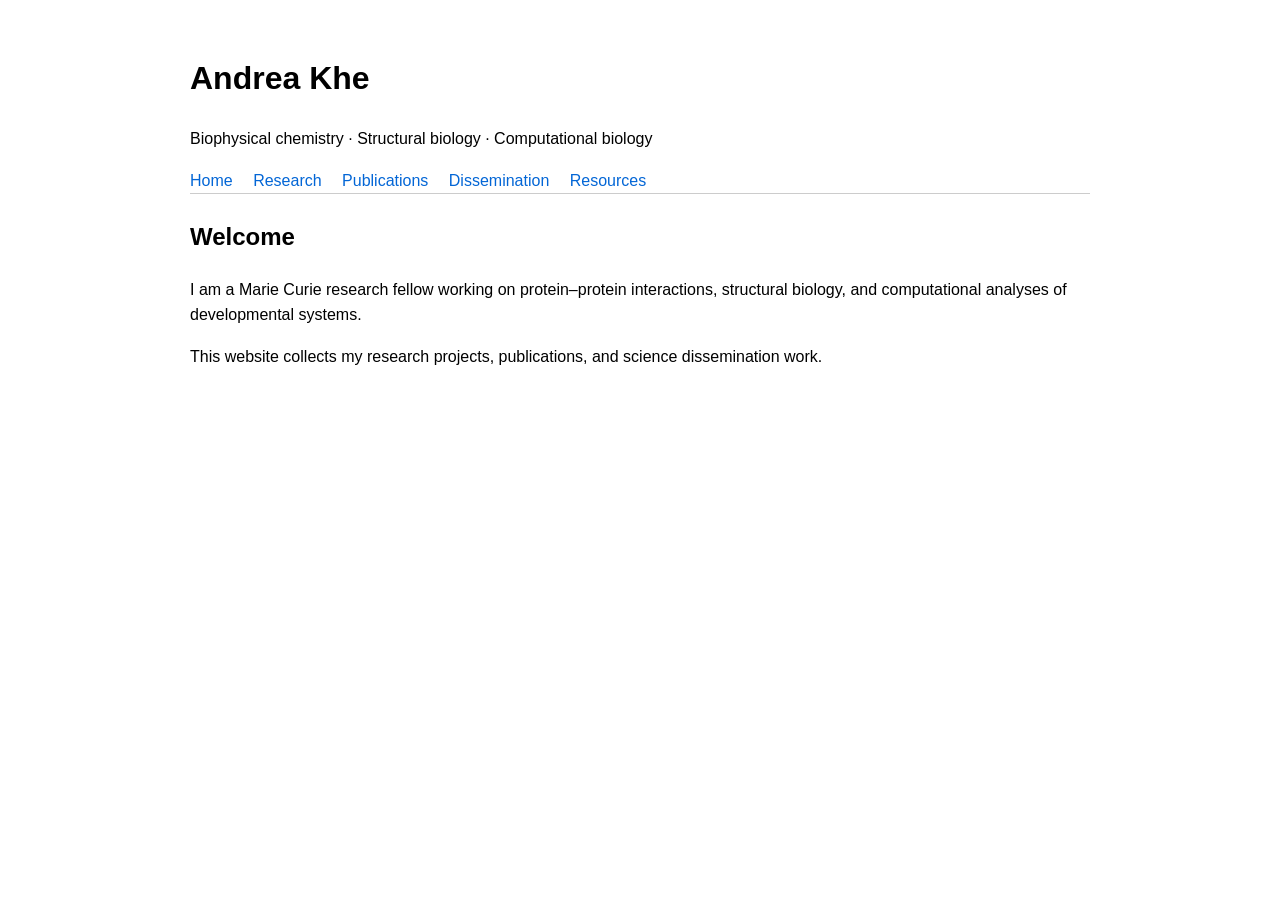
==== index.html @ 7aea3ee5 "Create index.html" ====
<!DOCTYPE html>
<html lang="en">
<head>
  <meta charset="UTF-8">
  <title>Andrea Khe – Scientific Profile</title>
  <meta name="description" content="Biophysical chemistry and computational structural biology – research, publications, and outreach.">
  <style>
    body { font-family: sans-serif; max-width: 900px; margin: 0 auto; padding: 2rem; line-height: 1.6; }
    header { border-bottom: 1px solid #ccc; margin-bottom: 1.5rem; }
    nav a { margin-right: 1rem; text-decoration: none; color: #0366d6; }
    nav a:hover { text-decoration: underline; }
  </style>
</head>
<body>
  <header>
    <h1>Andrea Khe</h1>
    <p>Biophysical chemistry · Structural biology · Computational biology</p>
    <nav>
      <a href="index.html">Home</a>
      <a href="research.html">Research</a>
      <a href="publications.html">Publications</a>
      <a href="outreach.html">Dissemination</a>
      <a href="resources.html">Resources</a>
    </nav>
  </header>

  <main>
    <h2>Welcome</h2>
    <p>
      I am a Marie Curie research fellow working on protein–protein interactions, structural biology,
      and computational analyses of developmental systems.
    </p>
    <p>
      This website collects my research projects, publications, and science dissemination work.
    </p>
  </main>
</body>
</html>
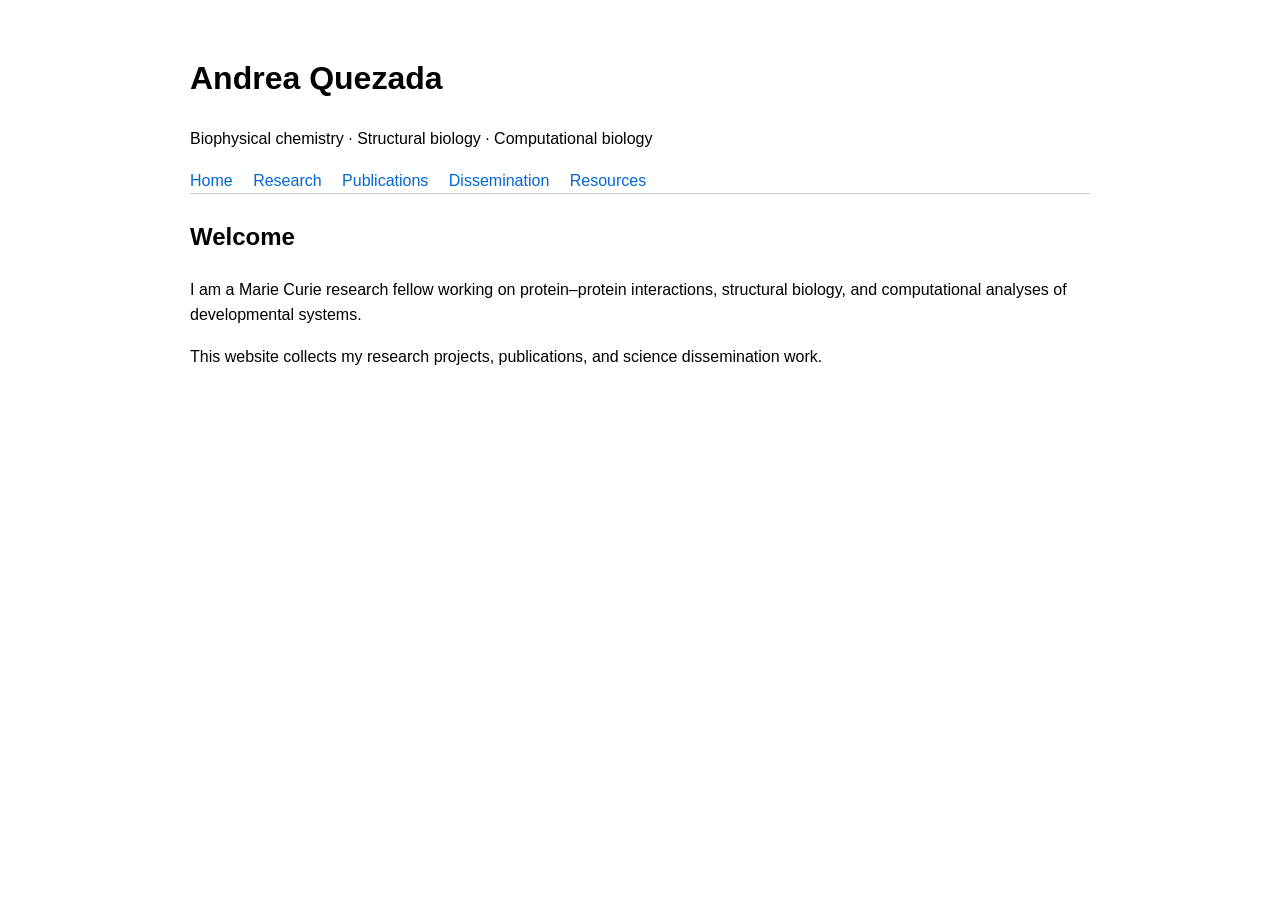
==== commit 5e6bc0ff: "Update index.html" ====
--- a/index.html
+++ b/index.html
@@ -2,7 +2,7 @@
 <html lang="en">
 <head>
   <meta charset="UTF-8">
-  <title>Andrea Khe – Scientific Profile</title>
+  <title>Andrea Quezada – Scientific Profile</title>
   <meta name="description" content="Biophysical chemistry and computational structural biology – research, publications, and outreach.">
   <style>
     body { font-family: sans-serif; max-width: 900px; margin: 0 auto; padding: 2rem; line-height: 1.6; }
@@ -13,7 +13,7 @@
 </head>
 <body>
   <header>
-    <h1>Andrea Khe</h1>
+    <h1>Andrea Quezada</h1>
     <p>Biophysical chemistry · Structural biology · Computational biology</p>
     <nav>
       <a href="index.html">Home</a>
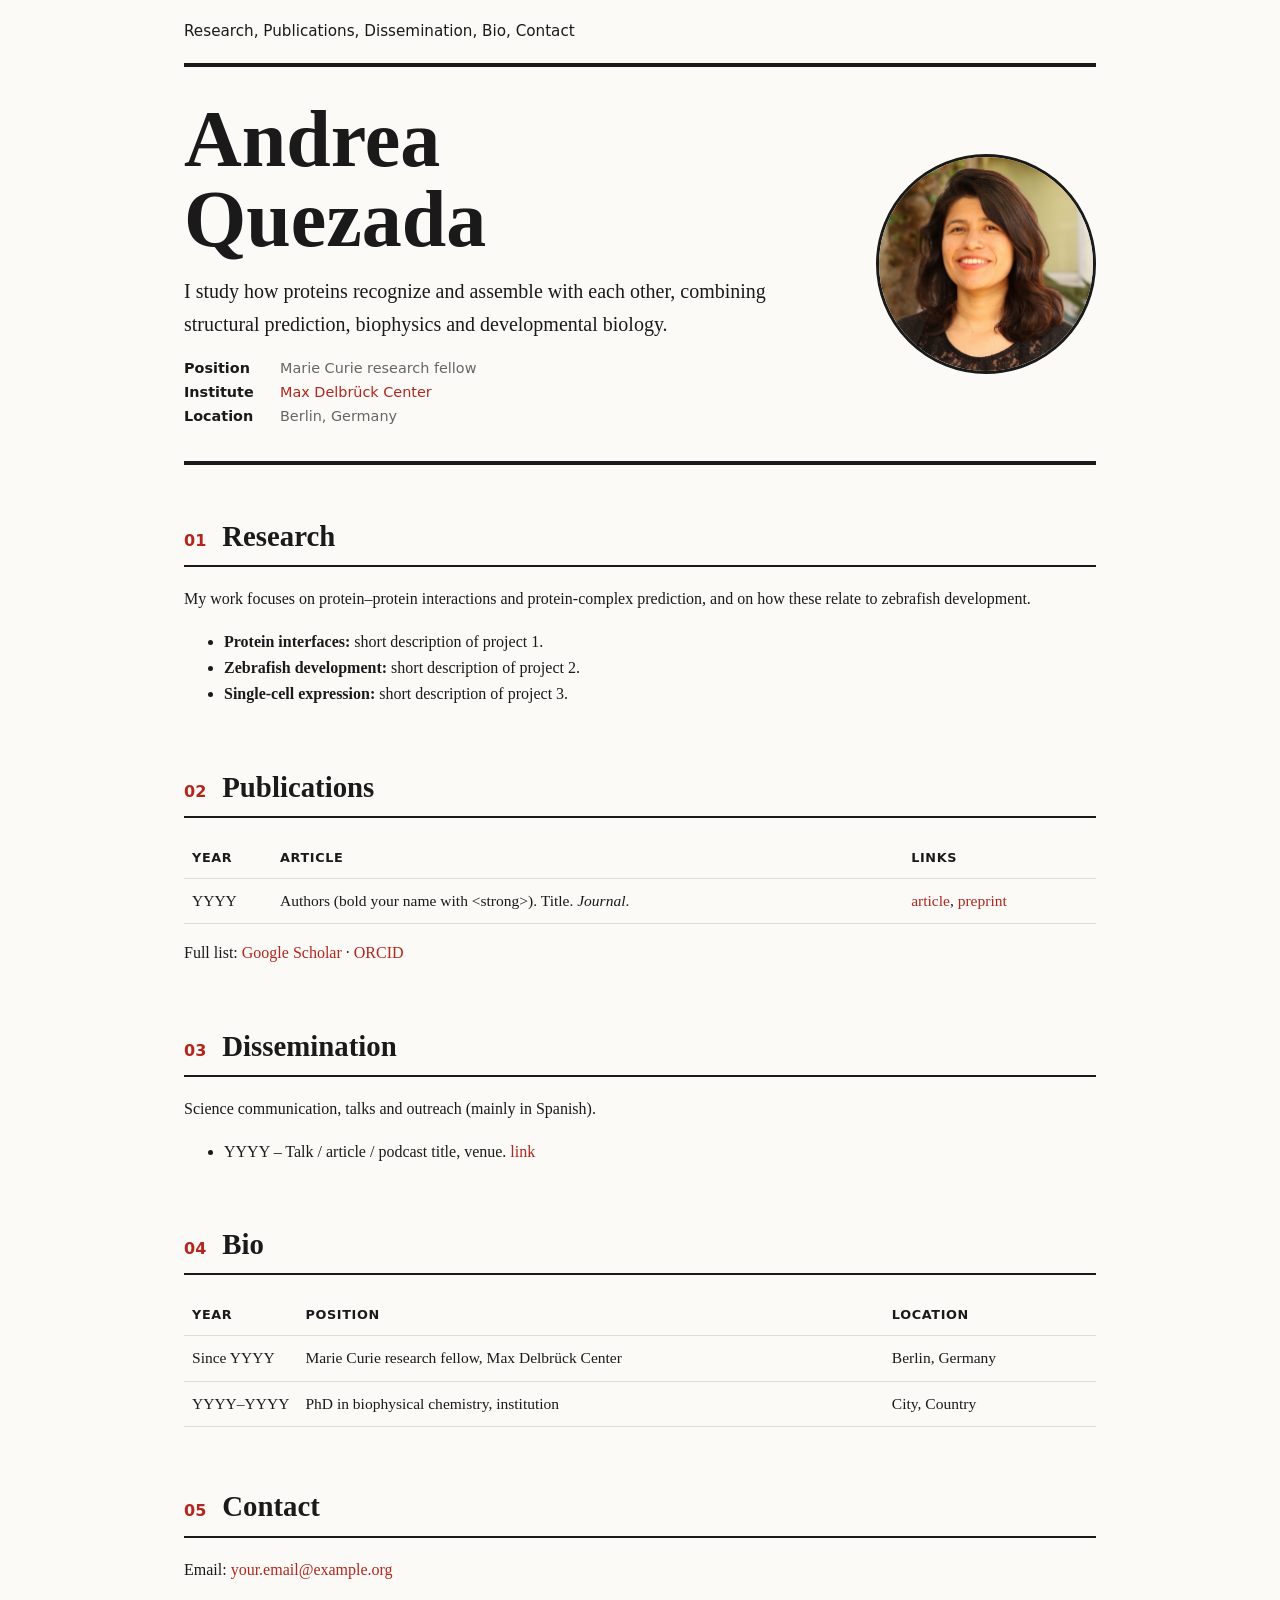
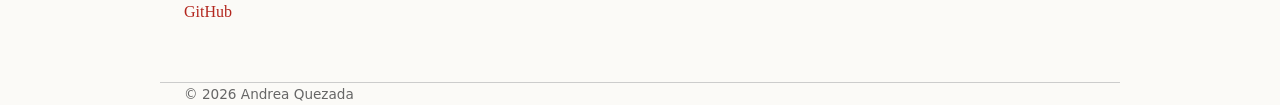
==== commit b1429e9f: "Update index.html" ====
--- a/index.html
+++ b/index.html
@@ -2,37 +2,101 @@
 <html lang="en">
 <head>
   <meta charset="UTF-8">
-  <title>Andrea Quezada – Scientific Profile</title>
-  <meta name="description" content="Biophysical chemistry and computational structural biology – research, publications, and outreach.">
-  <style>
-    body { font-family: sans-serif; max-width: 900px; margin: 0 auto; padding: 2rem; line-height: 1.6; }
-    header { border-bottom: 1px solid #ccc; margin-bottom: 1.5rem; }
-    nav a { margin-right: 1rem; text-decoration: none; color: #0366d6; }
-    nav a:hover { text-decoration: underline; }
-  </style>
+  <meta name="viewport" content="width=device-width, initial-scale=1">
+  <meta name="description" content="Marie Curie research fellow in biophysical chemistry and computational structural biology, Max Delbrück Center, Berlin.">
+  <title>Andrea Quezada</title> <!-- EDIT: your full name -->
+  <link rel="stylesheet" href="style.css">
 </head>
 <body>
-  <header>
-    <h1>Andrea Quezada</h1>
-    <p>Biophysical chemistry · Structural biology · Computational biology</p>
-    <nav>
-      <a href="index.html">Home</a>
-      <a href="research.html">Research</a>
-      <a href="publications.html">Publications</a>
-      <a href="outreach.html">Dissemination</a>
-      <a href="resources.html">Resources</a>
-    </nav>
-  </header>
 
-  <main>
-    <h2>Welcome</h2>
+<header class="topbar shell">
+  <nav>
+    <a href="#research">Research</a>,
+    <a href="#publications">Publications</a>,
+    <a href="#dissemination">Dissemination</a>,
+    <a href="#bio">Bio</a>,
+    <a href="#contact">Contact</a>
+  </nav>
+</header>
+
+<main class="shell">
+
+  <section class="hero">
+    <div class="hero-grid">
+      <div>
+        <h1>Andrea<br>Quezada</h1> <!-- EDIT -->
+        <p class="standfirst">
+          I study how proteins recognize and assemble with each other, combining
+          structural prediction, biophysics and developmental biology.
+        </p> <!-- EDIT: one or two sentences in your own words -->
+        <div class="hero-meta">
+          <span><span class="k">Position</span>Marie Curie research fellow</span>
+          <span><span class="k">Institute</span><a href="https://www.mdc-berlin.de/">Max Delbrück Center</a></span>
+          <span><span class="k">Location</span>Berlin, Germany</span>
+        </div>
+      </div>
+      <!-- YOUR PHOTO: upload images/profile.jpg to the repo -->
+      <img class="photo" src="images/profile.jpg" alt="Portrait of Andrea Quezada"> <!-- EDIT alt -->
+    </div>
+  </section>
+
+  <section class="room" id="research">
+    <div class="room-head"><span class="room-no">01</span><h2>Research</h2></div>
     <p>
-      I am a Marie Curie research fellow working on protein–protein interactions, structural biology,
-      and computational analyses of developmental systems.
+      <!-- EDIT: 3-5 sentences describing your research questions -->
+      My work focuses on protein–protein interactions and protein-complex
+      prediction, and on how these relate to zebrafish development.
     </p>
-    <p>
-      This website collects my research projects, publications, and science dissemination work.
-    </p>
-  </main>
+    <ul>
+      <li><strong>Protein interfaces:</strong> short description of project 1.</li>
+      <li><strong>Zebrafish development:</strong> short description of project 2.</li>
+      <li><strong>Single-cell expression:</strong> short description of project 3.</li>
+    </ul>
+  </section>
+
+  <section class="room" id="publications">
+    <div class="room-head"><span class="room-no">02</span><h2>Publications</h2></div>
+    <table>
+      <thead><tr><th>Year</th><th>Article</th><th>Links</th></tr></thead>
+      <tbody>
+        <!-- EDIT: one row per paper, newest first. Replace the placeholders -->
+        <tr>
+          <td class="year">YYYY</td>
+          <td>Authors (bold your name with &lt;strong&gt;). Title. <em>Journal</em>.</td>
+          <td><a href="https://doi.org/YOUR-DOI">article</a>, <a href="#">preprint</a></td>
+        </tr>
+      </tbody>
+    </table>
+    <p>Full list: <a href="https://scholar.google.com/">Google Scholar</a> · <a href="https://orcid.org/">ORCID</a></p> <!-- EDIT with your profile URLs -->
+  </section>
+
+  <section class="room" id="dissemination">
+    <div class="room-head"><span class="room-no">03</span><h2>Dissemination</h2></div>
+    <p>Science communication, talks and outreach (mainly in Spanish).</p> <!-- EDIT -->
+    <ul>
+      <li>YYYY – Talk / article / podcast title, venue. <a href="#">link</a></li>
+    </ul>
+  </section>
+
+  <section class="room" id="bio">
+    <div class="room-head"><span class="room-no">04</span><h2>Bio</h2></div>
+    <table>
+      <thead><tr><th>Year</th><th>Position</th><th>Location</th></tr></thead>
+      <tbody>
+        <tr><td class="year">Since YYYY</td><td>Marie Curie research fellow, Max Delbrück Center</td><td>Berlin, Germany</td></tr>
+        <tr><td class="year">YYYY–YYYY</td><td>PhD in biophysical chemistry, institution</td><td>City, Country</td></tr> <!-- EDIT -->
+      </tbody>
+    </table>
+  </section>
+
+  <section class="room" id="contact">
+    <div class="room-head"><span class="room-no">05</span><h2>Contact</h2></div>
+    <p>Email: <a href="mailto:your.email@example.org">your.email@example.org</a></p> <!-- EDIT -->
+    <p><a href="https://github.com/andreaquezada">GitHub</a></p>
+  </section>
+
+</main>
+
+<footer class="shell">© 2026 Andrea Quezada</footer> <!-- EDIT -->
 </body>
 </html>
--- a/style.css
+++ b/style.css
@@ -0,0 +1,55 @@
+:root {
+  --ink: #1a1a1a;
+  --muted: #666;
+  --rule: #1a1a1a;
+  --accent: #b3261e;
+  --bg: #fbfaf7;
+}
+* { box-sizing: border-box; }
+html { scroll-behavior: smooth; }
+body {
+  margin: 0;
+  background: var(--bg);
+  color: var(--ink);
+  font-family: Georgia, "Times New Roman", serif;
+  line-height: 1.65;
+}
+.shell { max-width: 960px; margin: 0 auto; padding: 0 1.5rem; }
+a { color: var(--accent); text-decoration: none; }
+a:hover { text-decoration: underline; }
+
+.topbar { padding: 1.2rem 1.5rem; font-family: system-ui, sans-serif; font-size: .95rem; }
+.topbar a { color: var(--ink); }
+
+/* Hero with photo */
+.hero { border-top: 4px solid var(--rule); border-bottom: 4px solid var(--rule);
+        padding: 2rem 0; margin-bottom: 3rem; }
+.hero-grid { display: grid; grid-template-columns: 1fr 220px; gap: 2rem; align-items: center; }
+.hero h1 { font-size: clamp(2.6rem, 8vw, 5rem); line-height: 1; margin: 0 0 1rem; }
+.standfirst { font-size: 1.25rem; margin: 0 0 1rem; }
+.hero-meta { font-family: system-ui, sans-serif; font-size: .9rem; color: var(--muted); }
+.hero-meta span { display: block; }
+.hero-meta .k { display: inline-block; min-width: 6rem; font-weight: 600; color: var(--ink); }
+.photo { width: 220px; height: 220px; object-fit: cover; border-radius: 50%;
+         border: 3px solid var(--ink); background: #ddd; }
+
+/* Sections */
+.room { margin-bottom: 3.5rem; }
+.room-head { display: flex; align-items: baseline; gap: 1rem;
+             border-bottom: 2px solid var(--rule); margin-bottom: 1.2rem; }
+.room-no { font-family: system-ui, sans-serif; color: var(--accent); font-weight: 700; }
+.room h2 { margin: 0 0 .3rem; font-size: 1.8rem; }
+
+/* Tables */
+table { width: 100%; border-collapse: collapse; font-size: .97rem; }
+th, td { text-align: left; padding: .6rem .5rem; border-bottom: 1px solid #ddd; vertical-align: top; }
+th { font-family: system-ui, sans-serif; font-size: .8rem; text-transform: uppercase; letter-spacing: .05em; }
+td.year { white-space: nowrap; width: 5.5rem; }
+
+footer { border-top: 1px solid #ccc; padding: 1.5rem 0 3rem; color: var(--muted);
+         font-family: system-ui, sans-serif; font-size: .85rem; }
+
+@media (max-width: 700px) {
+  .hero-grid { grid-template-columns: 1fr; }
+  .photo { order: -1; width: 160px; height: 160px; }
+}
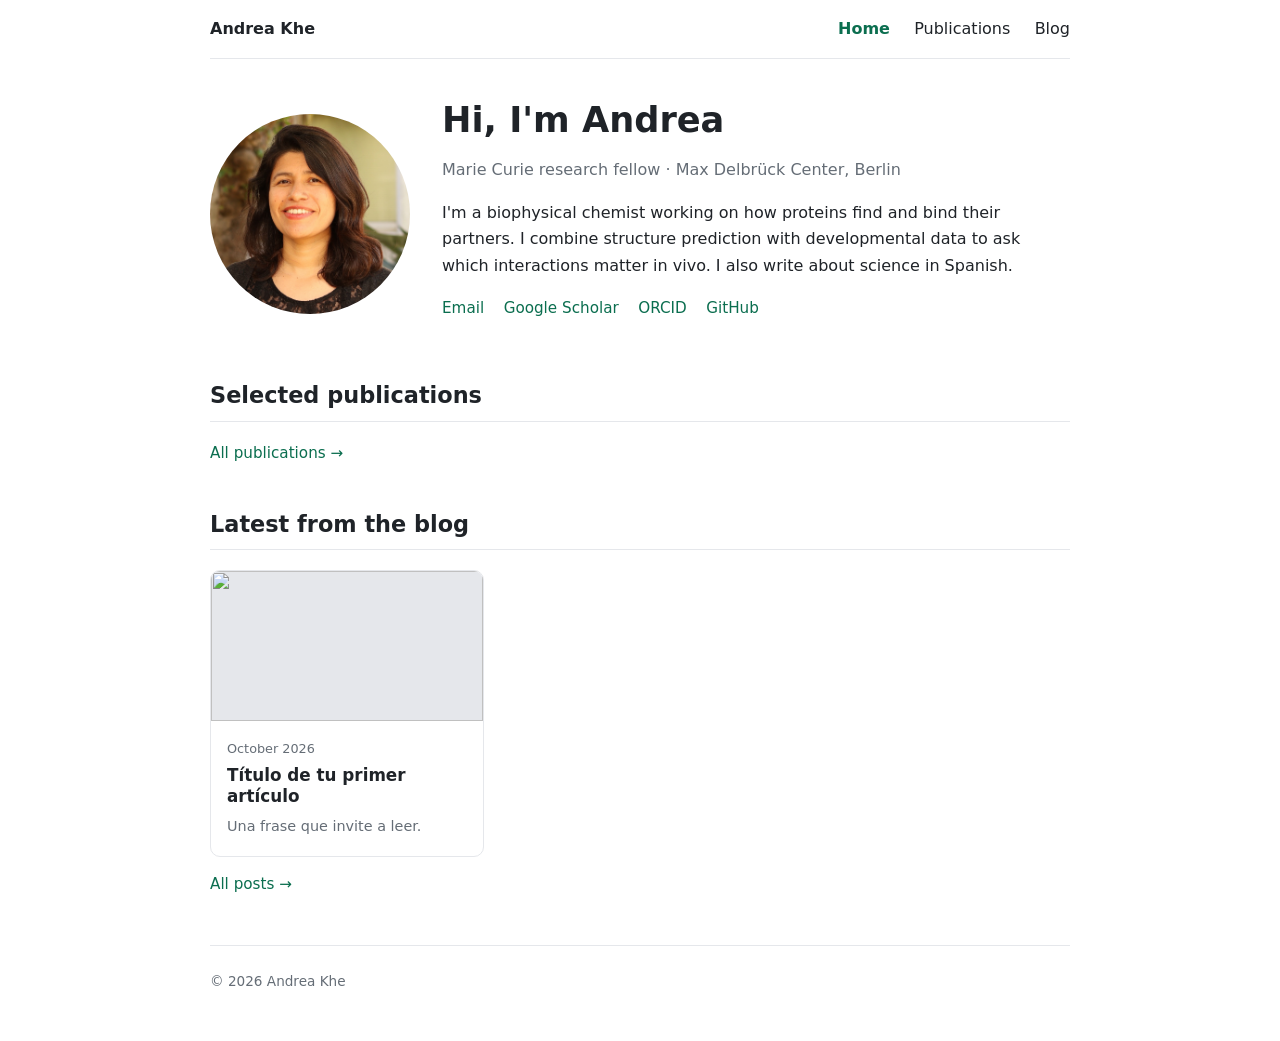
==== commit 95f78ada: "Update index.html" ====
--- a/index.html
+++ b/index.html
@@ -3,100 +3,59 @@
 <head>
   <meta charset="UTF-8">
   <meta name="viewport" content="width=device-width, initial-scale=1">
-  <meta name="description" content="Marie Curie research fellow in biophysical chemistry and computational structural biology, Max Delbrück Center, Berlin.">
-  <title>Andrea Quezada</title> <!-- EDIT: your full name -->
+  <title>Andrea Khe</title>
+  <meta name="description" content="Computational structural biologist, Max Delbrück Center, Berlin.">
   <link rel="stylesheet" href="style.css">
 </head>
 <body>
+<div class="wrap">
 
-<header class="topbar shell">
-  <nav>
-    <a href="#research">Research</a>,
-    <a href="#publications">Publications</a>,
-    <a href="#dissemination">Dissemination</a>,
-    <a href="#bio">Bio</a>,
-    <a href="#contact">Contact</a>
+  <nav class="nav">
+    <a class="brand" href="index.html">Andrea Khe</a>
+    <div>
+      <a class="link active" href="index.html">Home</a>
+      <a class="link" href="publications.html">Publications</a>
+      <a class="link" href="blog.html">Blog</a>
+    </div>
   </nav>
-</header>
 
-<main class="shell">
-
-  <section class="hero">
-    <div class="hero-grid">
-      <div>
-        <h1>Andrea<br>Quezada</h1> <!-- EDIT -->
-        <p class="standfirst">
-          I study how proteins recognize and assemble with each other, combining
-          structural prediction, biophysics and developmental biology.
-        </p> <!-- EDIT: one or two sentences in your own words -->
-        <div class="hero-meta">
-          <span><span class="k">Position</span>Marie Curie research fellow</span>
-          <span><span class="k">Institute</span><a href="https://www.mdc-berlin.de/">Max Delbrück Center</a></span>
-          <span><span class="k">Location</span>Berlin, Germany</span>
-        </div>
-      </div>
-      <!-- YOUR PHOTO: upload images/profile.jpg to the repo -->
-      <img class="photo" src="images/profile.jpg" alt="Portrait of Andrea Quezada"> <!-- EDIT alt -->
+  <section class="intro">
+    <img class="photo" src="images/profile.jpg" alt="Portrait of Andrea Khe">
+    <div>
+      <h1>Hi, I'm Andrea</h1>
+      <p class="tag">Marie Curie research fellow · Max Delbrück Center, Berlin</p>
+      <p>
+        I'm a biophysical chemist working on how proteins find and bind their partners.
+        I combine structure prediction with developmental data to ask which
+        interactions matter in vivo. I also write about science in Spanish.
+      </p> <!-- EDIT: in your own words -->
+      <p class="icons">
+        <a href="mailto:your.email@example.org">Email</a>
+        <a href="https://scholar.google.com/">Google Scholar</a>
+        <a href="https://orcid.org/">ORCID</a>
+        <a href="https://github.com/andreakhe">GitHub</a>
+      </p> <!-- EDIT: your real URLs -->
     </div>
   </section>
 
-  <section class="room" id="research">
-    <div class="room-head"><span class="room-no">01</span><h2>Research</h2></div>
-    <p>
-      <!-- EDIT: 3-5 sentences describing your research questions -->
-      My work focuses on protein–protein interactions and protein-complex
-      prediction, and on how these relate to zebrafish development.
-    </p>
-    <ul>
-      <li><strong>Protein interfaces:</strong> short description of project 1.</li>
-      <li><strong>Zebrafish development:</strong> short description of project 2.</li>
-      <li><strong>Single-cell expression:</strong> short description of project 3.</li>
-    </ul>
-  </section>
+  <h2 class="section">Selected publications</h2>
+  <!-- Paste 2-3 cards from publications.html here -->
+  <p class="more"><a href="publications.html">All publications →</a></p>
 
-  <section class="room" id="publications">
-    <div class="room-head"><span class="room-no">02</span><h2>Publications</h2></div>
-    <table>
-      <thead><tr><th>Year</th><th>Article</th><th>Links</th></tr></thead>
-      <tbody>
-        <!-- EDIT: one row per paper, newest first. Replace the placeholders -->
-        <tr>
-          <td class="year">YYYY</td>
-          <td>Authors (bold your name with &lt;strong&gt;). Title. <em>Journal</em>.</td>
-          <td><a href="https://doi.org/YOUR-DOI">article</a>, <a href="#">preprint</a></td>
-        </tr>
-      </tbody>
-    </table>
-    <p>Full list: <a href="https://scholar.google.com/">Google Scholar</a> · <a href="https://orcid.org/">ORCID</a></p> <!-- EDIT with your profile URLs -->
-  </section>
+  <h2 class="section">Latest from the blog</h2>
+  <div class="posts">
+    <a class="post" href="posts/my-first-post.html">
+      <img src="images/blog/post1.jpg" alt="">
+      <div class="body">
+        <span class="date">October 2026</span>
+        <h3>Título de tu primer artículo</h3>
+        <p>Una frase que invite a leer.</p>
+      </div>
+    </a>
+  </div>
+  <p class="more"><a href="blog.html">All posts →</a></p>
 
-  <section class="room" id="dissemination">
-    <div class="room-head"><span class="room-no">03</span><h2>Dissemination</h2></div>
-    <p>Science communication, talks and outreach (mainly in Spanish).</p> <!-- EDIT -->
-    <ul>
-      <li>YYYY – Talk / article / podcast title, venue. <a href="#">link</a></li>
-    </ul>
-  </section>
-
-  <section class="room" id="bio">
-    <div class="room-head"><span class="room-no">04</span><h2>Bio</h2></div>
-    <table>
-      <thead><tr><th>Year</th><th>Position</th><th>Location</th></tr></thead>
-      <tbody>
-        <tr><td class="year">Since YYYY</td><td>Marie Curie research fellow, Max Delbrück Center</td><td>Berlin, Germany</td></tr>
-        <tr><td class="year">YYYY–YYYY</td><td>PhD in biophysical chemistry, institution</td><td>City, Country</td></tr> <!-- EDIT -->
-      </tbody>
-    </table>
-  </section>
-
-  <section class="room" id="contact">
-    <div class="room-head"><span class="room-no">05</span><h2>Contact</h2></div>
-    <p>Email: <a href="mailto:your.email@example.org">your.email@example.org</a></p> <!-- EDIT -->
-    <p><a href="https://github.com/andreaquezada">GitHub</a></p>
-  </section>
-
-</main>
-
-<footer class="shell">© 2026 Andrea Quezada</footer> <!-- EDIT -->
+  <footer>© 2026 Andrea Khe</footer>
+</div>
 </body>
 </html>
--- a/style.css
+++ b/style.css
@@ -1,55 +1,67 @@
-:root {
-  --ink: #1a1a1a;
-  --muted: #666;
-  --rule: #1a1a1a;
-  --accent: #b3261e;
-  --bg: #fbfaf7;
+:root{--ink:#1f2328;--muted:#656d76;--line:#e5e7eb;--accent:#0b6e4f;--bg:#ffffff;--card:#f8f9fa}
+*{box-sizing:border-box}
+body{margin:0;background:var(--bg);color:var(--ink);
+  font-family:system-ui,-apple-system,"Segoe UI",Roboto,sans-serif;line-height:1.65}
+a{color:var(--accent);text-decoration:none}
+a:hover{text-decoration:underline}
+.wrap{max-width:900px;margin:0 auto;padding:0 1.25rem}
+
+/* Top bar */
+.nav{display:flex;justify-content:space-between;align-items:center;
+  padding:1rem 0;border-bottom:1px solid var(--line);margin-bottom:2rem}
+.nav .brand{font-weight:700;color:var(--ink)}
+.nav a.link{margin-left:1.2rem;color:var(--ink)}
+.nav a.link.active{color:var(--accent);font-weight:600}
+
+/* Intro */
+.intro{display:grid;grid-template-columns:200px 1fr;gap:2rem;align-items:center;margin-bottom:2.5rem}
+.photo{width:200px;height:200px;object-fit:cover;border-radius:50%;background:#ddd}
+.intro h1{margin:0 0 .5rem;font-size:2.2rem}
+.intro .tag{color:var(--muted);margin:0 0 1rem}
+.icons a{margin-right:.9rem;font-size:.95rem}
+
+h2.section{font-size:1.4rem;border-bottom:1px solid var(--line);padding-bottom:.4rem;margin:2.5rem 0 1.2rem}
+.more{font-size:.95rem}
+
+/* Publication cards */
+.pub{display:grid;grid-template-columns:150px 1fr;gap:1.2rem;padding:1.1rem;
+  border:1px solid var(--line);border-radius:10px;background:var(--card);margin-bottom:1rem;
+  transition:box-shadow .15s,transform .15s}
+.pub:hover{box-shadow:0 4px 14px rgba(0,0,0,.08);transform:translateY(-1px)}
+.pub img{width:150px;height:110px;object-fit:cover;border-radius:6px;background:#e5e7eb}
+.pub h3{margin:0 0 .25rem;font-size:1.05rem;line-height:1.35}
+.pub h3 a{color:var(--ink)}
+.pub .authors{margin:0;font-size:.9rem;color:var(--muted)}
+.pub .authors b{color:var(--ink)}
+.pub .venue{margin:.2rem 0 .5rem;font-size:.9rem;font-style:italic}
+.badge{display:inline-block;font-size:.7rem;text-transform:uppercase;letter-spacing:.04em;
+  border:1px solid var(--accent);color:var(--accent);border-radius:999px;padding:0 .5rem;margin-left:.4rem;font-style:normal}
+.btns a{display:inline-block;font-size:.8rem;border:1px solid var(--line);background:#fff;
+  color:var(--ink);border-radius:6px;padding:.1rem .6rem;margin-right:.4rem}
+.btns a:hover{border-color:var(--accent);color:var(--accent);text-decoration:none}
+
+/* Blog cards */
+.posts{display:grid;grid-template-columns:repeat(auto-fill,minmax(260px,1fr));gap:1.2rem}
+.post{border:1px solid var(--line);border-radius:10px;overflow:hidden;background:#fff;
+  display:flex;flex-direction:column;transition:box-shadow .15s,transform .15s;color:var(--ink)}
+.post:hover{box-shadow:0 4px 14px rgba(0,0,0,.1);transform:translateY(-2px);text-decoration:none}
+.post img{width:100%;height:150px;object-fit:cover;background:#e5e7eb}
+.post .body{padding:.9rem 1rem 1.1rem}
+.post .date{font-size:.8rem;color:var(--muted)}
+.post h3{margin:.2rem 0 .4rem;font-size:1.05rem;line-height:1.3}
+.post p{margin:0;font-size:.9rem;color:var(--muted)}
+
+/* Single post */
+article.single{max-width:720px;margin:0 auto}
+article.single h1{font-size:2rem;line-height:1.25;margin-bottom:.2rem}
+article.single .date{color:var(--muted);font-size:.9rem}
+article.single img.cover{width:100%;border-radius:10px;margin:1.2rem 0}
+article.single p{font-size:1.05rem}
+
+footer{border-top:1px solid var(--line);margin-top:3rem;padding:1.5rem 0 3rem;color:var(--muted);font-size:.85rem}
+
+@media(max-width:640px){
+  .intro{grid-template-columns:1fr;text-align:center}.photo{margin:0 auto}
+  .pub{grid-template-columns:1fr}.pub img{width:100%;height:160px}
+  .nav{flex-direction:column;gap:.5rem}
 }
-* { box-sizing: border-box; }
-html { scroll-behavior: smooth; }
-body {
-  margin: 0;
-  background: var(--bg);
-  color: var(--ink);
-  font-family: Georgia, "Times New Roman", serif;
-  line-height: 1.65;
-}
-.shell { max-width: 960px; margin: 0 auto; padding: 0 1.5rem; }
-a { color: var(--accent); text-decoration: none; }
-a:hover { text-decoration: underline; }
-
-.topbar { padding: 1.2rem 1.5rem; font-family: system-ui, sans-serif; font-size: .95rem; }
-.topbar a { color: var(--ink); }
-
-/* Hero with photo */
-.hero { border-top: 4px solid var(--rule); border-bottom: 4px solid var(--rule);
-        padding: 2rem 0; margin-bottom: 3rem; }
-.hero-grid { display: grid; grid-template-columns: 1fr 220px; gap: 2rem; align-items: center; }
-.hero h1 { font-size: clamp(2.6rem, 8vw, 5rem); line-height: 1; margin: 0 0 1rem; }
-.standfirst { font-size: 1.25rem; margin: 0 0 1rem; }
-.hero-meta { font-family: system-ui, sans-serif; font-size: .9rem; color: var(--muted); }
-.hero-meta span { display: block; }
-.hero-meta .k { display: inline-block; min-width: 6rem; font-weight: 600; color: var(--ink); }
-.photo { width: 220px; height: 220px; object-fit: cover; border-radius: 50%;
-         border: 3px solid var(--ink); background: #ddd; }
-
-/* Sections */
-.room { margin-bottom: 3.5rem; }
-.room-head { display: flex; align-items: baseline; gap: 1rem;
-             border-bottom: 2px solid var(--rule); margin-bottom: 1.2rem; }
-.room-no { font-family: system-ui, sans-serif; color: var(--accent); font-weight: 700; }
-.room h2 { margin: 0 0 .3rem; font-size: 1.8rem; }
-
-/* Tables */
-table { width: 100%; border-collapse: collapse; font-size: .97rem; }
-th, td { text-align: left; padding: .6rem .5rem; border-bottom: 1px solid #ddd; vertical-align: top; }
-th { font-family: system-ui, sans-serif; font-size: .8rem; text-transform: uppercase; letter-spacing: .05em; }
-td.year { white-space: nowrap; width: 5.5rem; }
-
-footer { border-top: 1px solid #ccc; padding: 1.5rem 0 3rem; color: var(--muted);
-         font-family: system-ui, sans-serif; font-size: .85rem; }
-
-@media (max-width: 700px) {
-  .hero-grid { grid-template-columns: 1fr; }
-  .photo { order: -1; width: 160px; height: 160px; }
-}
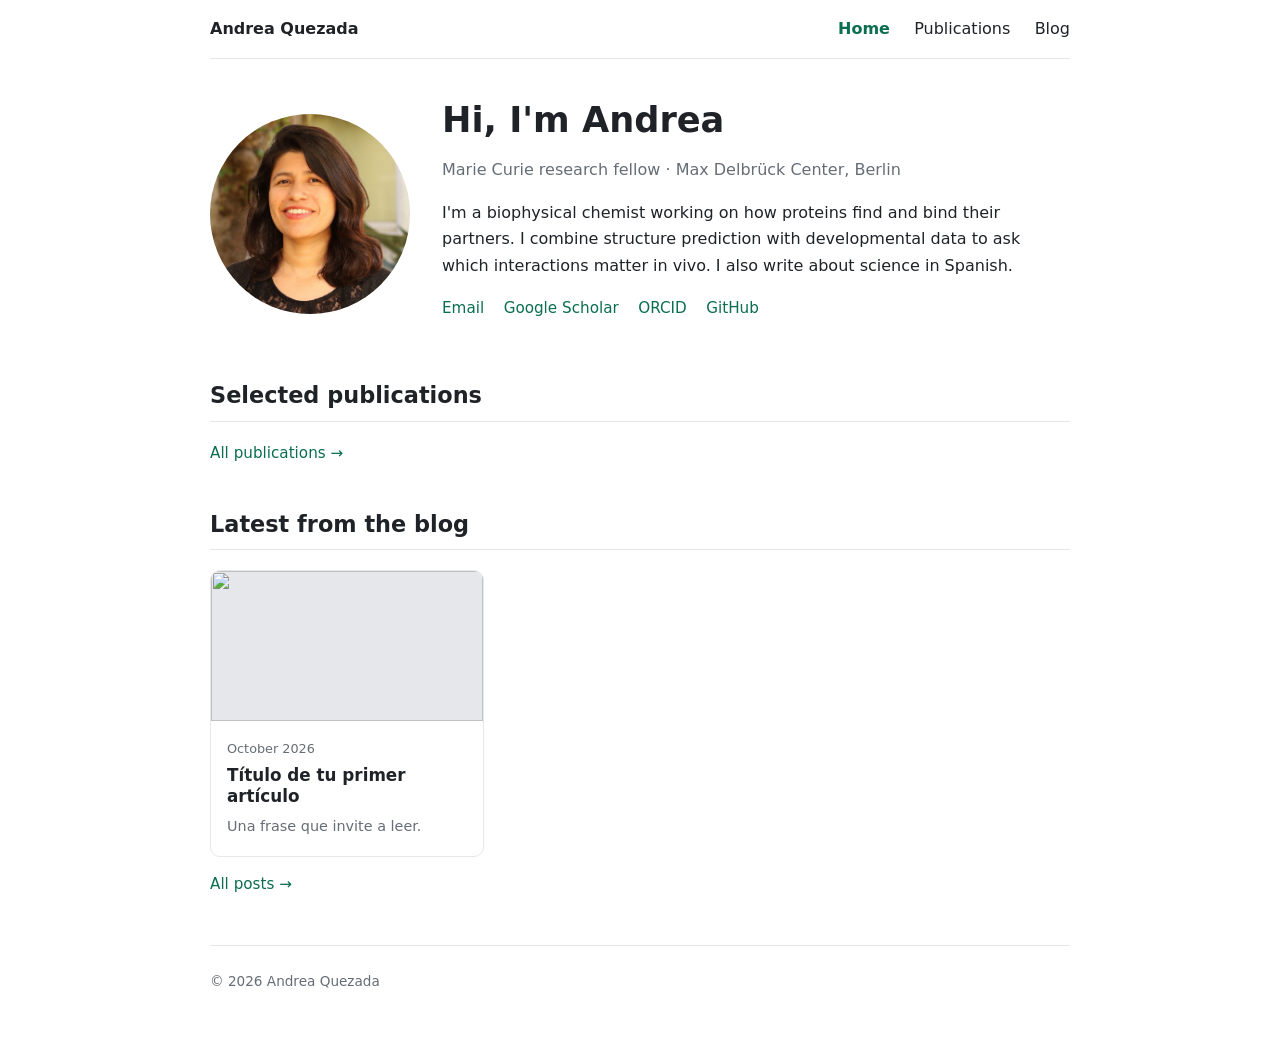
==== commit 1b2903e8: "Update index.html" ====
--- a/index.html
+++ b/index.html
@@ -3,7 +3,7 @@
 <head>
   <meta charset="UTF-8">
   <meta name="viewport" content="width=device-width, initial-scale=1">
-  <title>Andrea Khe</title>
+  <title>Andrea Quezada</title>
   <meta name="description" content="Computational structural biologist, Max Delbrück Center, Berlin.">
   <link rel="stylesheet" href="style.css">
 </head>
@@ -11,7 +11,7 @@
 <div class="wrap">
 
   <nav class="nav">
-    <a class="brand" href="index.html">Andrea Khe</a>
+    <a class="brand" href="index.html">Andrea Quezada</a>
     <div>
       <a class="link active" href="index.html">Home</a>
       <a class="link" href="publications.html">Publications</a>
@@ -20,7 +20,7 @@
   </nav>
 
   <section class="intro">
-    <img class="photo" src="images/profile.jpg" alt="Portrait of Andrea Khe">
+    <img class="photo" src="images/profile.jpg" alt="Portrait of Andrea Quezada">
     <div>
       <h1>Hi, I'm Andrea</h1>
       <p class="tag">Marie Curie research fellow · Max Delbrück Center, Berlin</p>
@@ -33,7 +33,7 @@
         <a href="mailto:your.email@example.org">Email</a>
         <a href="https://scholar.google.com/">Google Scholar</a>
         <a href="https://orcid.org/">ORCID</a>
-        <a href="https://github.com/andreakhe">GitHub</a>
+        <a href="https://github.com/andreaquezada">GitHub</a>
       </p> <!-- EDIT: your real URLs -->
     </div>
   </section>
@@ -55,7 +55,7 @@
   </div>
   <p class="more"><a href="blog.html">All posts →</a></p>
 
-  <footer>© 2026 Andrea Khe</footer>
+  <footer>© 2026 Andrea Quezada</footer>
 </div>
 </body>
 </html>
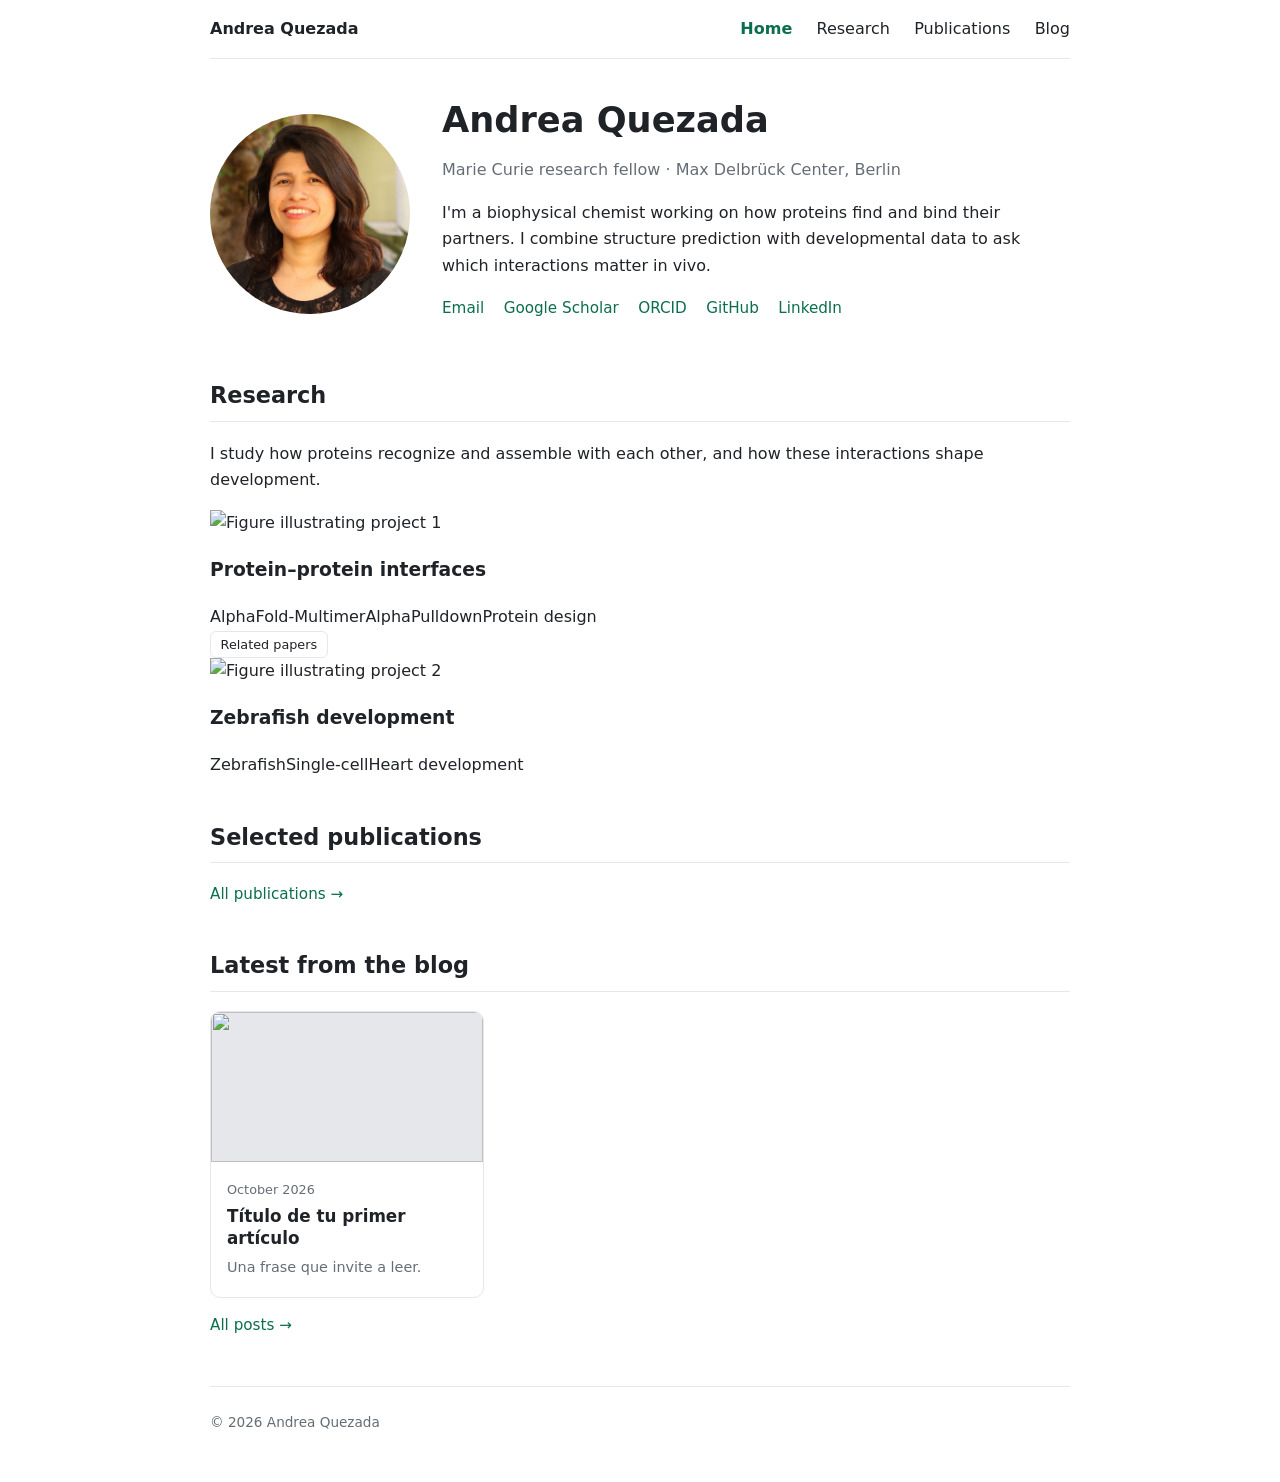
==== commit 381c3d01: "Update index.html" ====
--- a/index.html
+++ b/index.html
@@ -14,6 +14,7 @@
     <a class="brand" href="index.html">Andrea Quezada</a>
     <div>
       <a class="link active" href="index.html">Home</a>
+      <a class="link" href="#research">Research</a>
       <a class="link" href="publications.html">Publications</a>
       <a class="link" href="blog.html">Blog</a>
     </div>
@@ -22,22 +23,51 @@
   <section class="intro">
     <img class="photo" src="images/profile.jpg" alt="Portrait of Andrea Quezada">
     <div>
-      <h1>Hi, I'm Andrea</h1>
+      <h1>Andrea Quezada</h1>
       <p class="tag">Marie Curie research fellow · Max Delbrück Center, Berlin</p>
       <p>
         I'm a biophysical chemist working on how proteins find and bind their partners.
         I combine structure prediction with developmental data to ask which
-        interactions matter in vivo. I also write about science in Spanish.
+        interactions matter in vivo. 
       </p> <!-- EDIT: in your own words -->
       <p class="icons">
-        <a href="mailto:your.email@example.org">Email</a>
-        <a href="https://scholar.google.com/">Google Scholar</a>
-        <a href="https://orcid.org/">ORCID</a>
+        <a href="mailto:andrea.quezada@mdc-berlin.de">Email</a>
+        <a href="https://scholar.google.com/citations?user=Y8f5fY8AAAAJ&hl=es">Google Scholar</a>
+        <a href="https://orcid.org/0000-0002-5805-893X">ORCID</a>
         <a href="https://github.com/andreaquezada">GitHub</a>
-      </p> <!-- EDIT: your real URLs -->
+        <a href="https://www.linkedin.com/in/andrea-quezada/?isSelfProfile=true">LinkedIn</a>
+      </p> 
     </div>
   </section>
 
+  <h2 class="section" id="research">Research</h2>
+<p class="lead">
+  <!-- EDIT: 2-3 sentences on the big question that connects your projects -->
+  I study how proteins recognize and assemble with each other, and how
+  these interactions shape development.
+</p>
+
+<div class="project">
+  <img src="images/research/project1.jpg" alt="Figure illustrating project 1">
+  <div>
+    <h3>Protein–protein interfaces</h3>
+    <p><!-- EDIT: question, approach, why it matters (3-4 sentences) --></p>
+    <div class="tags"><span>AlphaFold-Multimer</span><span>AlphaPulldown</span><span>Protein design</span></div>
+    <div class="btns">
+      <a href="publications.html">Related papers</a>
+    </div>
+  </div>
+</div>
+
+<div class="project">
+  <img src="images/research/project2.jpg" alt="Figure illustrating project 2">
+  <div>
+    <h3>Zebrafish development</h3>
+    <p><!-- EDIT --></p>
+    <div class="tags"><span>Zebrafish</span><span>Single-cell</span><span>Heart development</span></div>
+  </div>
+</div>
+  
   <h2 class="section">Selected publications</h2>
   <!-- Paste 2-3 cards from publications.html here -->
   <p class="more"><a href="publications.html">All publications →</a></p>
